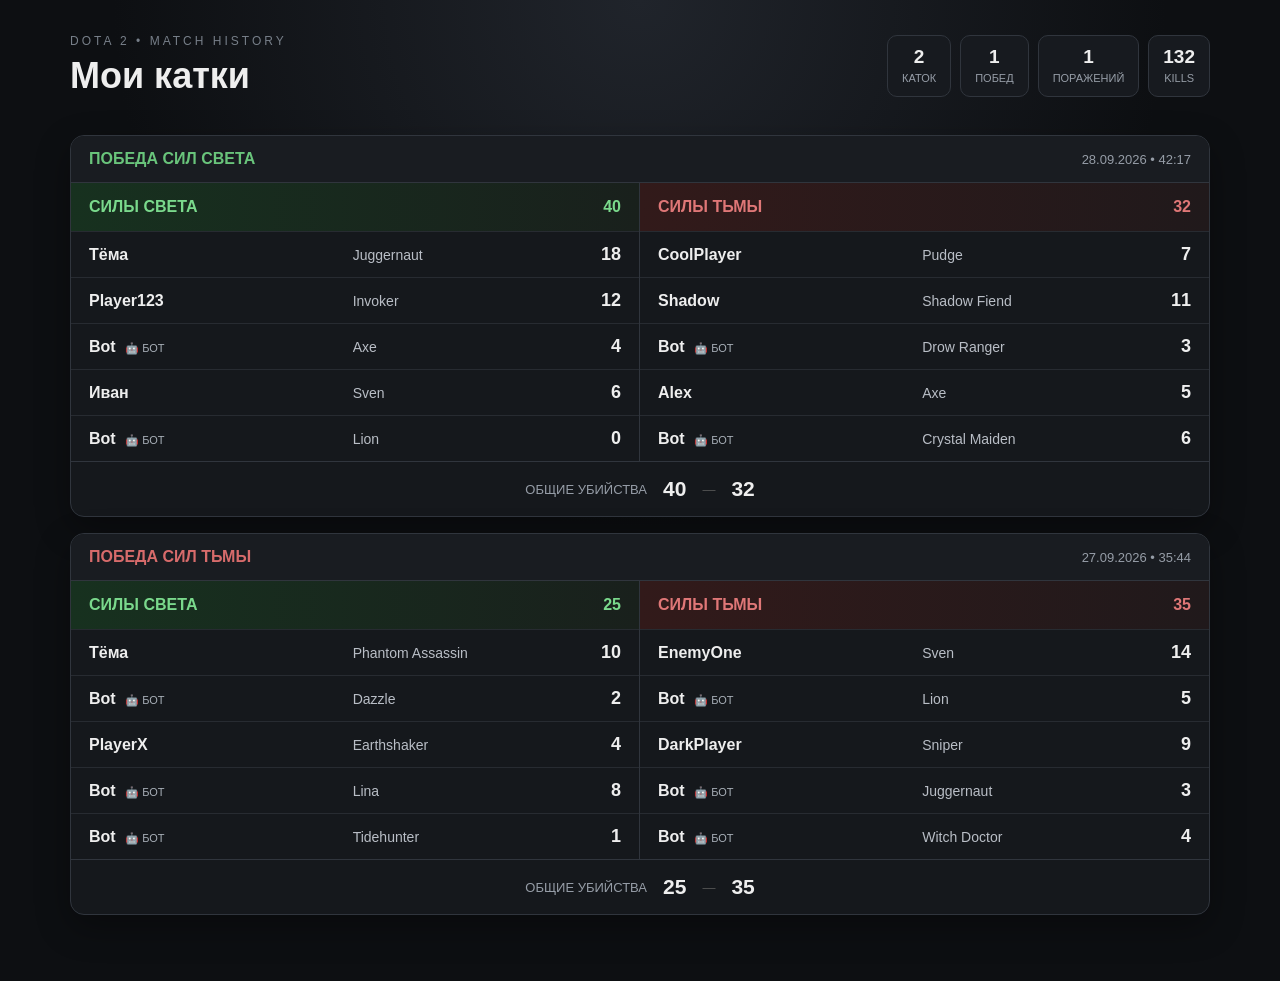
==== index.html @ 6cf60c3a "Add files via upload" ====
<!DOCTYPE html>
<html lang="ru">
<head>
  <meta charset="UTF-8">
  <meta name="viewport" content="width=device-width, initial-scale=1.0">
  <title>Мои катки — Dota 2</title>
  <link rel="stylesheet" href="style.css">
</head>
<body>
  <header class="top">
    <div>
      <div class="eyebrow">DOTA 2 • MATCH HISTORY</div>
      <h1>Мои катки</h1>
    </div>
    <div class="stats" id="stats"></div>
  </header>

  <main id="matches" class="matches"></main>

  <script src="script.js"></script>
</body>
</html>
---- style.css ----
*{box-sizing:border-box}
:root{
  --bg:#0d0f12;--panel:#15181d;--panel2:#1b1f25;--line:#30353d;
  --text:#eee;--muted:#969da7;--light:#5dbb72;--dark:#c45b5b;
}
body{
  margin:0;background:radial-gradient(circle at top,#20242b 0,#0d0f12 45%);
  color:var(--text);font-family:Arial,Helvetica,sans-serif;min-height:100vh;
}
.top{max-width:1180px;margin:auto;padding:34px 20px 22px;display:flex;justify-content:space-between;gap:20px;align-items:end}
.eyebrow{font-size:12px;letter-spacing:3px;color:#777f89}
h1{margin:7px 0 0;font-size:36px}
.stats{display:flex;gap:9px;flex-wrap:wrap;justify-content:flex-end}
.stat{background:#171a1f;border:1px solid var(--line);border-radius:10px;padding:10px 14px;text-align:center}
.stat b{display:block;font-size:19px}.stat span{font-size:11px;color:var(--muted)}
.matches{max-width:1180px;margin:auto;padding:0 20px 50px}
.match{background:rgba(21,24,29,.96);border:1px solid var(--line);border-radius:14px;overflow:hidden;margin:16px 0;box-shadow:0 12px 35px #0005}
.match-head{padding:14px 18px;display:flex;align-items:center;justify-content:space-between;background:#191c21;border-bottom:1px solid var(--line)}
.result{font-weight:800}.win{color:#69c47b}.loss{color:#d76b6b}
.meta{color:var(--muted);font-size:13px}
.teams{display:grid;grid-template-columns:1fr 1fr}
.team{min-width:0}.team:first-child{border-right:1px solid var(--line)}
.team-title{padding:15px 18px;font-weight:800;display:flex;justify-content:space-between}
.light .team-title{background:linear-gradient(90deg,#17311f,#19201c);color:#7ad98c}
.dark .team-title{background:linear-gradient(90deg,#321a1a,#20191b);color:#df7777}
.player{display:grid;grid-template-columns:minmax(120px,1fr) minmax(110px,.8fr) 55px;align-items:center;gap:12px;padding:12px 18px;border-top:1px solid #272b31}
.player:hover{background:#20242a}
.name{font-weight:700;white-space:nowrap;overflow:hidden;text-overflow:ellipsis}
.name a{color:inherit;text-decoration:none}.name a:hover{text-decoration:underline}
.bot{font-size:11px;color:#a8afb8;font-weight:normal;margin-left:5px}
.hero{color:#b9bec6;font-size:14px;white-space:nowrap;overflow:hidden;text-overflow:ellipsis}
.kills{text-align:right;font-weight:900;font-size:18px}
.bottom{padding:15px 18px;border-top:1px solid var(--line);display:flex;justify-content:center;align-items:center;gap:16px;color:var(--muted);font-size:13px}
.score{font-size:21px;font-weight:900;color:#eee}.dash{color:#555}
@media(max-width:700px){
  .top{align-items:flex-start;flex-direction:column}.stats{justify-content:flex-start}
  h1{font-size:30px}.matches{padding:0 10px 30px}
  .player{grid-template-columns:minmax(80px,1fr) minmax(75px,.8fr) 35px;padding:11px 10px;gap:7px}
  .team-title{padding:12px 10px}.match-head{padding:12px}.hero{font-size:12px}.kills{font-size:16px}
}
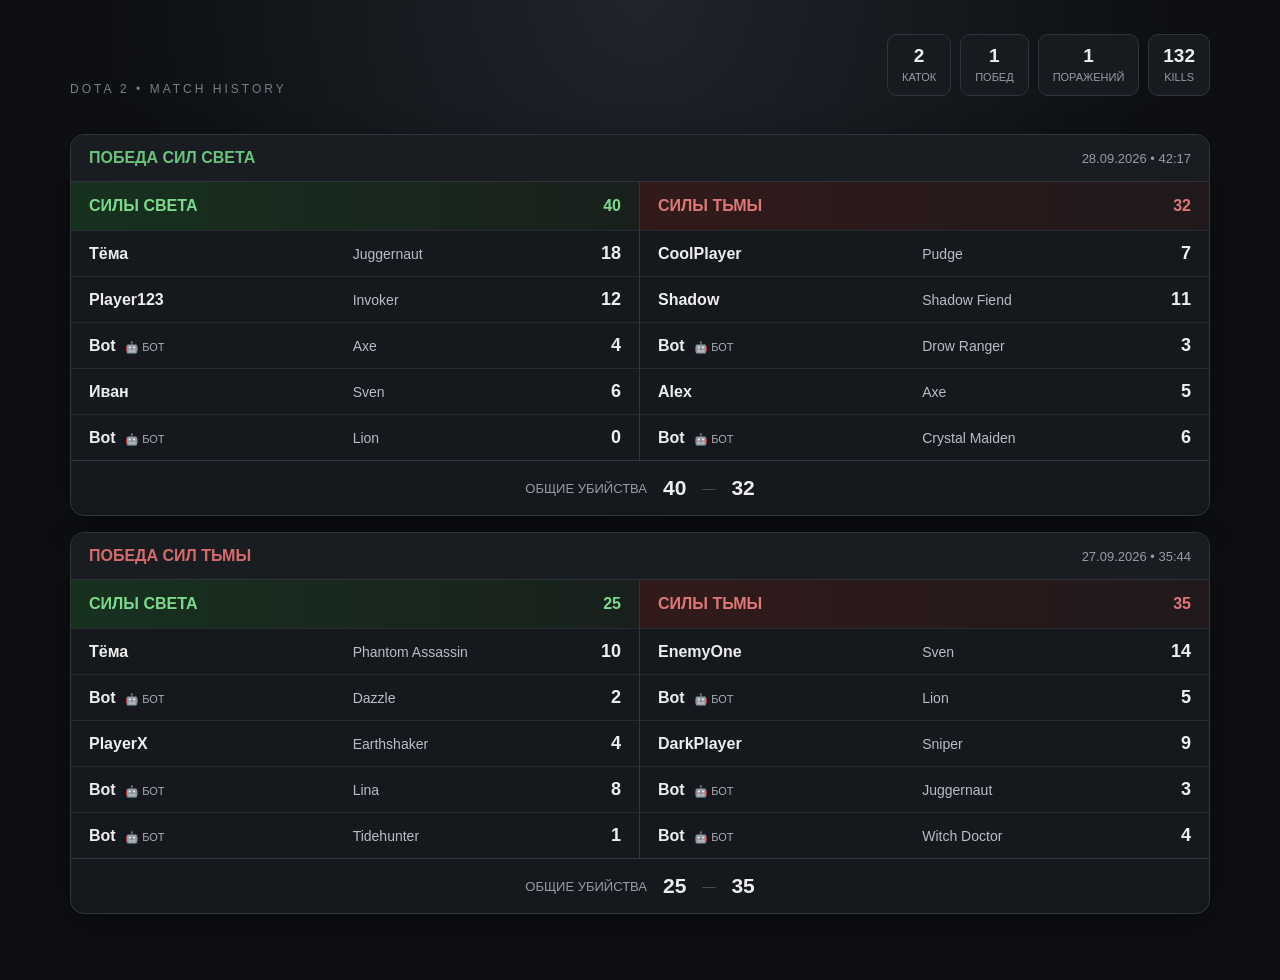
==== commit 6ae6d349: "Update index.html" ====
--- a/index.html
+++ b/index.html
@@ -3,14 +3,13 @@
 <head>
   <meta charset="UTF-8">
   <meta name="viewport" content="width=device-width, initial-scale=1.0">
-  <title>Мои катки — Dota 2</title>
+  <title>DOTA 2 • MATCH HISTOR</title>
   <link rel="stylesheet" href="style.css">
 </head>
 <body>
   <header class="top">
     <div>
       <div class="eyebrow">DOTA 2 • MATCH HISTORY</div>
-      <h1>Мои катки</h1>
     </div>
     <div class="stats" id="stats"></div>
   </header>
